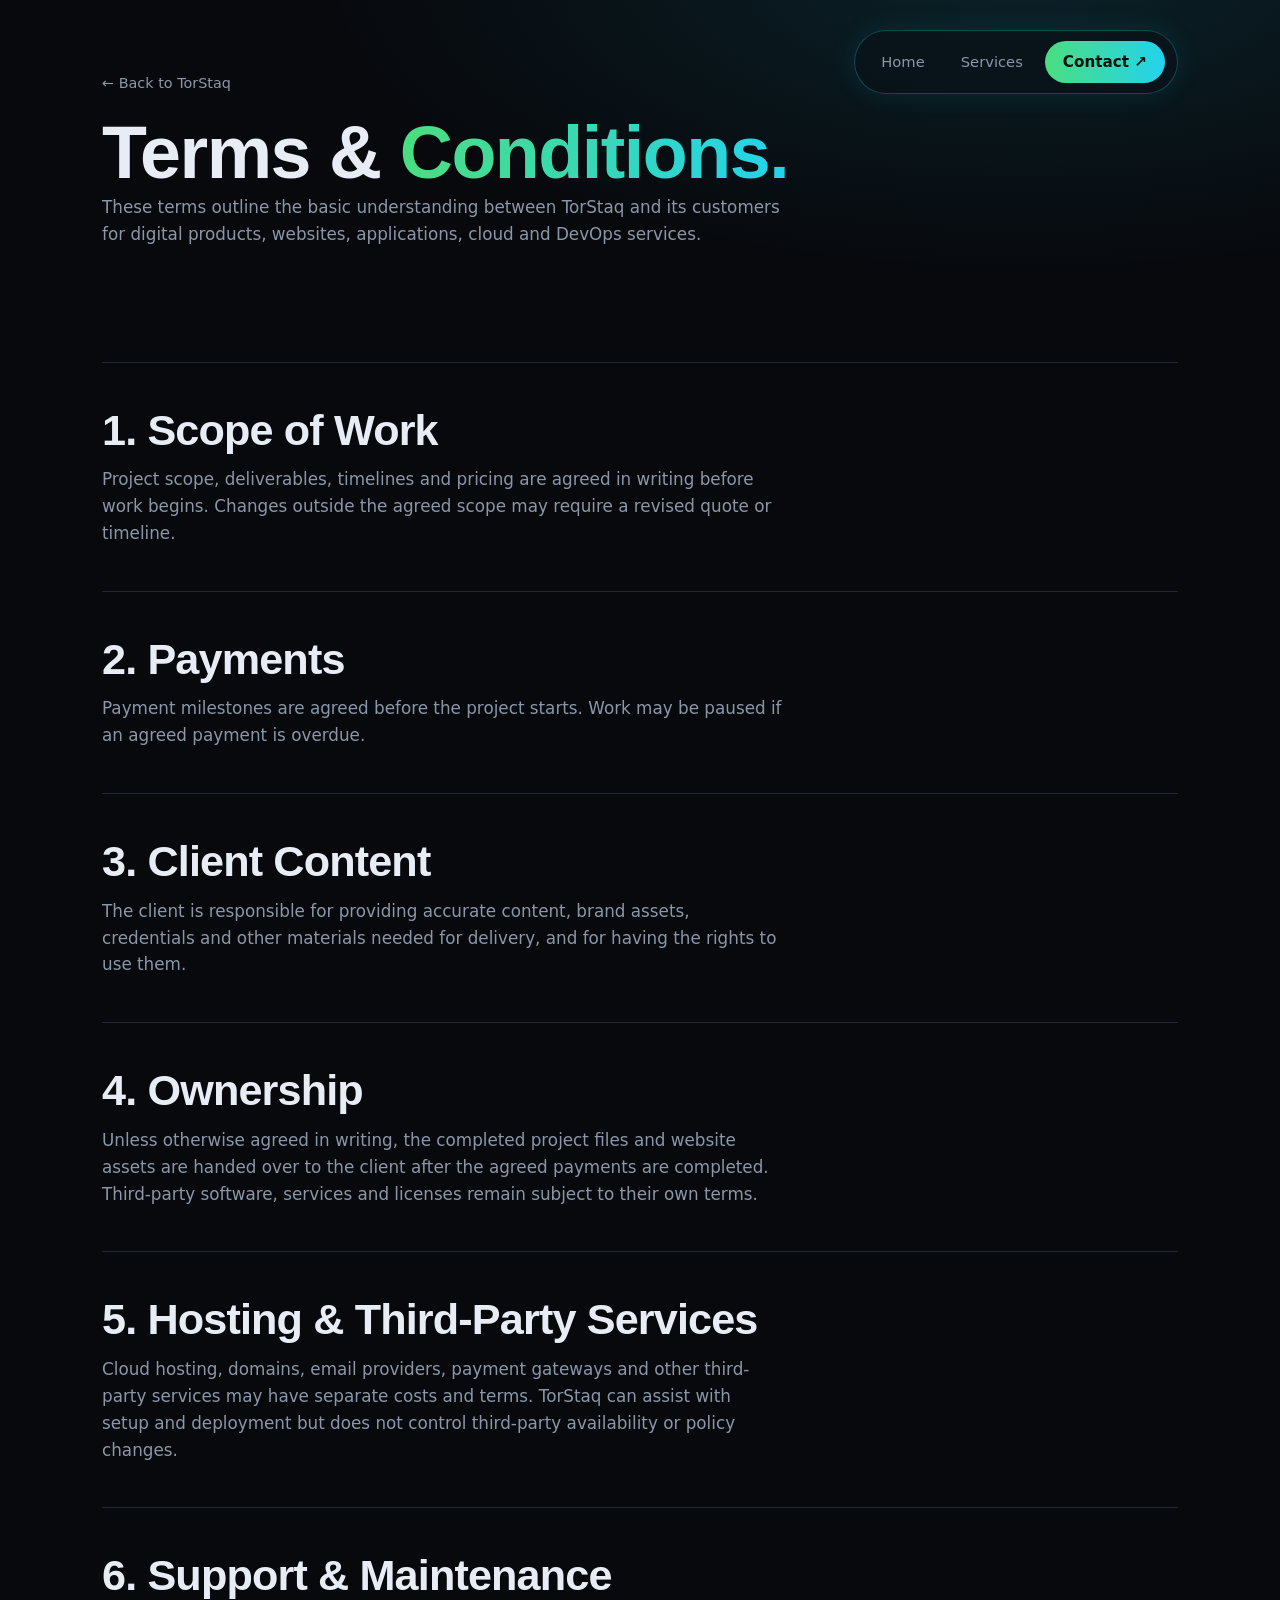
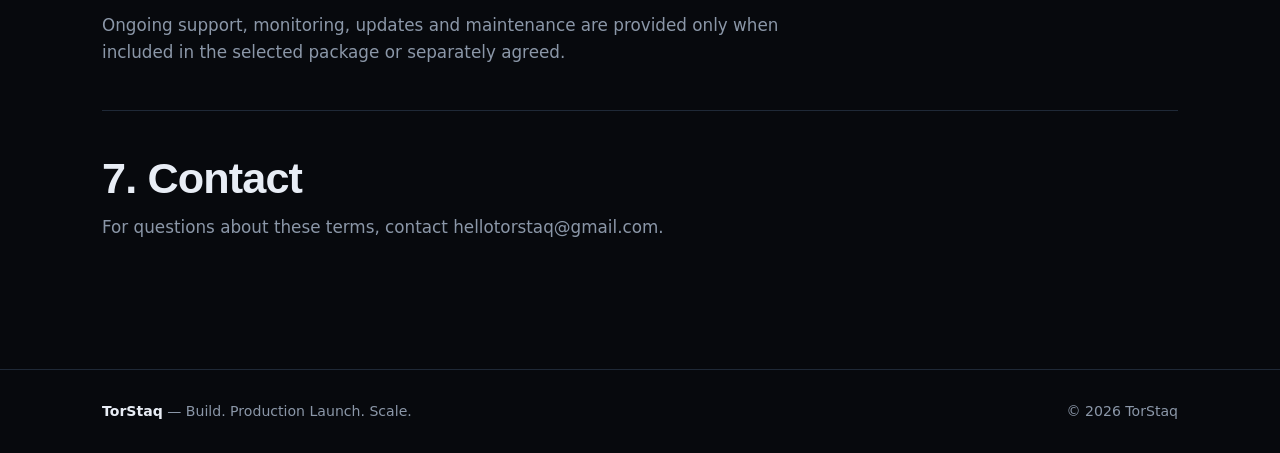
==== terms.html @ 6882de32 "Add Terms and Conditions page" ====
<!DOCTYPE html>
<html lang="en">
<head>
<meta charset="utf-8">
<meta name="viewport" content="width=device-width, initial-scale=1">
<title>Terms &amp; Conditions — TorStaq</title>
<meta name="description" content="Terms and Conditions for TorStaq services.">
<link rel="stylesheet" href="styles.css">
</head>
<body>
<nav><div class="wrap">
<a href="index.html" class="logo">Tor<b>Staq</b></a>
<div class="links"><a href="index.html">Home</a><a href="index.html#services">Services</a><a href="index.html#contact" class="btn p" style="padding:9px 18px">Contact ↗</a></div>
</div></nav>
<header class="phead"><div class="wrap">
<a class="back" href="index.html">← Back to TorStaq</a>
<h1>Terms &amp; <span class="grad">Conditions.</span></h1>
<p class="lead">These terms outline the basic understanding between TorStaq and its customers for digital products, websites, applications, cloud and DevOps services.</p>
</div></header>
<section><div class="wrap">
<div class="blk">
<h2>1. Scope of Work</h2>
<p class="lead">Project scope, deliverables, timelines and pricing are agreed in writing before work begins. Changes outside the agreed scope may require a revised quote or timeline.</p>
</div>
<div class="blk">
<h2>2. Payments</h2>
<p class="lead">Payment milestones are agreed before the project starts. Work may be paused if an agreed payment is overdue.</p>
</div>
<div class="blk">
<h2>3. Client Content</h2>
<p class="lead">The client is responsible for providing accurate content, brand assets, credentials and other materials needed for delivery, and for having the rights to use them.</p>
</div>
<div class="blk">
<h2>4. Ownership</h2>
<p class="lead">Unless otherwise agreed in writing, the completed project files and website assets are handed over to the client after the agreed payments are completed. Third-party software, services and licenses remain subject to their own terms.</p>
</div>
<div class="blk">
<h2>5. Hosting &amp; Third-Party Services</h2>
<p class="lead">Cloud hosting, domains, email providers, payment gateways and other third-party services may have separate costs and terms. TorStaq can assist with setup and deployment but does not control third-party availability or policy changes.</p>
</div>
<div class="blk">
<h2>6. Support &amp; Maintenance</h2>
<p class="lead">Ongoing support, monitoring, updates and maintenance are provided only when included in the selected package or separately agreed.</p>
</div>
<div class="blk">
<h2>7. Contact</h2>
<p class="lead">For questions about these terms, contact <a href="mailto:hellotorstaq@gmail.com">hellotorstaq@gmail.com</a>.</p>
</div>
</div></section>
<footer><div class="wrap"><span><b style="color:var(--tx)">TorStaq</b> — Build. Production Launch. Scale.</span><span>© 2026 TorStaq</span></div></footer>
</body>
</html>
---- styles.css ----
:root{--bg:#07090d;--bg2:#0d1118;--card:#111722;--line:#1f2937;--tx:#e8edf5;--mut:#8b97a8;--ac:#4ade80;--ac2:#22d3ee}
*{box-sizing:border-box;margin:0;padding:0}
html{scroll-behavior:smooth;scroll-padding-top:70px}
body{background:var(--bg);color:var(--tx);font:16px/1.6 Inter,system-ui,sans-serif;-webkit-font-smoothing:antialiased}
a{color:inherit;text-decoration:none}
.wrap{max-width:1120px;margin:0 auto;padding:0 22px}
h1,h2,h3{font-family:'Space Grotesk',Inter,sans-serif;line-height:1.1;letter-spacing:-.02em}
h1{font-size:clamp(2.4rem,6.5vw,4.6rem)}
h2{font-size:clamp(1.8rem,4vw,2.7rem);margin-bottom:12px}
h3{font-size:1.25rem;margin-bottom:8px}
.grad{background:linear-gradient(90deg,var(--ac),var(--ac2));-webkit-background-clip:text;background-clip:text;color:transparent}
nav{position:absolute;top:30px;left:0;width:100%;z-index:10;background:transparent;border:0}
nav .wrap{display:flex;justify-content:flex-end;height:auto}
nav .links{display:flex;gap:8px;align-items:center;font-size:.92rem;color:var(--mut);padding:10px 12px;background:rgba(10,18,24,.58);border:1px solid rgba(34,211,238,.28);border-radius:999px;backdrop-filter:blur(18px);box-shadow:0 0 28px rgba(34,211,238,.10)}
.logo{display:none}
.links a{padding:8px 14px;border-radius:999px}
.links a:hover{color:var(--tx);background:rgba(255,255,255,.06)}
.links .btn{padding:9px 18px!important}
.btn{display:inline-block;padding:12px 22px;border-radius:10px;font-weight:600;font-size:.95rem;border:1px solid var(--line);transition:.2s;cursor:pointer;background:none;color:var(--tx);font-family:inherit}
.btn.p{background:linear-gradient(90deg,var(--ac),var(--ac2));color:#04110a;border:0}
.btn:hover{transform:translateY(-2px);border-color:var(--ac)}
section{padding:84px 0}
.eyebrow{font:500 .78rem/1 Inter;letter-spacing:.14em;text-transform:uppercase;color:var(--ac);margin-bottom:14px;display:block}
.sub{color:var(--mut);max-width:620px;margin-bottom:38px}
.hero{padding:150px 0 70px;background:radial-gradient(800px 380px at 70% -10%,rgba(34,211,238,.13),transparent),radial-gradient(600px 320px at 10% 0,rgba(74,222,128,.10),transparent)}
.hero-layout{display:grid;grid-template-columns:minmax(280px,.72fr) minmax(0,1.28fr);gap:52px;align-items:center;min-height:430px}
.hero-logo{display:flex;align-items:center;justify-content:flex-start;padding-top:42px}
.hero-logo img{display:block;width:min(100%,330px);height:auto;object-fit:contain;mix-blend-mode:lighten}
.hero-copy{padding-top:34px}
.badge{display:inline-flex;gap:8px;align-items:center;border:1px solid var(--line);padding:6px 14px;border-radius:99px;font-size:.8rem;color:var(--mut);margin-bottom:24px}
.badge i{width:8px;height:8px;border-radius:50%;background:var(--ac);box-shadow:0 0 10px var(--ac)}
.hero p{font-size:1.15rem;color:var(--mut);max-width:620px;margin:22px 0 32px}
.cta{display:flex;gap:14px;flex-wrap:wrap}
.stats{display:grid;grid-template-columns:repeat(4,1fr);gap:16px;margin-top:36px;border:1px solid rgba(34,211,238,.18);padding:22px 26px;border-radius:28px;background:rgba(10,18,24,.42);backdrop-filter:blur(18px);box-shadow:0 12px 35px rgba(0,0,0,.18)}
.stats b{display:block;font:700 1.7rem 'Space Grotesk';color:var(--tx)}
.stats span{font-size:.85rem;color:var(--mut)}
.grid{display:grid;gap:18px}
.g4{grid-template-columns:repeat(4,1fr)}.g3{grid-template-columns:repeat(3,1fr)}.g2{grid-template-columns:repeat(2,1fr)}
.card{background:var(--card);border:1px solid var(--line);border-radius:16px;padding:26px;transition:.25s}
.card:hover{border-color:#2f3b4f;transform:translateY(-3px)}
.card p{color:var(--mut);font-size:.93rem}
.num{font:500 .8rem Inter;color:var(--ac);margin-bottom:14px;display:block}
.tags{display:flex;flex-wrap:wrap;gap:6px;margin-top:14px}
.tags span{font-size:.72rem;padding:3px 10px;border:1px solid var(--line);border-radius:99px;color:var(--mut)}
.alt{background:var(--bg2);border-block:1px solid var(--line)}
.work .thumb{height:150px;border-radius:10px;margin-bottom:18px;display:flex;align-items:center;justify-content:center;font:700 1.5rem 'Space Grotesk';color:rgba(255,255,255,.94);position:relative;overflow:hidden;background-size:cover;background-position:center}
.work .thumb::after{content:"";position:absolute;inset:0;background:linear-gradient(180deg,rgba(5,8,14,.05),rgba(5,8,14,.48))}
.t1{background-image:url("https://images.pexels.com/photos/29502362/pexels-photo-29502362.jpeg?auto=compress&cs=tinysrgb&w=1200")}
.t2{background-image:url("https://images.pexels.com/photos/23877500/pexels-photo-23877500.jpeg?auto=compress&cs=tinysrgb&w=1200")}
.t3{background-image:url("https://images.pexels.com/photos/5480781/pexels-photo-5480781.jpeg?auto=compress&cs=tinysrgb&w=1200")}
a.card{display:block}
.hp{position:absolute;left:-9999px;opacity:0;height:0}
#st{font-size:.92rem;min-height:1.4em}.ok{color:var(--ac)}.er{color:#f87171}
.phead{padding:70px 0 30px;background:radial-gradient(700px 300px at 80% -10%,rgba(34,211,238,.12),transparent)}
.back{color:var(--mut);font-size:.9rem;display:inline-block;margin-bottom:18px}.back:hover{color:var(--ac)}
.blk{padding:44px 0;border-top:1px solid var(--line)}
.blk .grid{margin-top:22px}
.lead{color:var(--mut);max-width:680px;font-size:1.05rem}
.stack{display:flex;flex-wrap:wrap;gap:8px;margin:20px 0}
.stack span{padding:6px 14px;border:1px solid var(--line);border-radius:99px;background:var(--card);font-size:.85rem}
.whyl{display:grid;grid-template-columns:1fr 1fr;gap:12px;margin-top:22px}
.whyl div{border:1px solid var(--line);border-radius:12px;padding:14px 18px;background:var(--card);font-weight:500}
.whyl span{color:var(--ac);margin-right:10px;font-size:.8rem}
.sm{padding:10px 18px;font-size:.88rem}
.work a.l{display:inline-block;margin-top:16px;color:var(--ac);font-weight:600;font-size:.9rem}
.price{font:700 2.2rem 'Space Grotesk';margin:10px 0 4px}.price small{font-size:.9rem;color:var(--mut);font-weight:500}
.time{font-size:.82rem;color:var(--ac2);margin-bottom:16px}
ul.ck{list-style:none;margin:16px 0 22px}
ul.ck li{padding-left:24px;position:relative;color:var(--mut);font-size:.92rem;margin-bottom:8px}
ul.ck li:before{content:"✓";position:absolute;left:0;color:var(--ac)}
.pop{border-color:var(--ac);position:relative}
.pop:before{content:"MOST POPULAR";position:absolute;top:-11px;left:24px;background:var(--ac);color:#04110a;font:700 .68rem Inter;padding:3px 10px;border-radius:99px;letter-spacing:.08em}
.steps .card{position:relative}
.steps .n{font:700 2.4rem 'Space Grotesk';color:#1f2937;margin-bottom:6px}
details{border:1px solid var(--line);border-radius:12px;padding:18px 22px;background:var(--card);margin-bottom:12px}
summary{cursor:pointer;font-weight:600;list-style:none}
summary::-webkit-details-marker{display:none}
summary::after{content:"+";float:right;color:var(--ac);font-size:1.2rem}
details[open] summary::after{content:"–"}
details p{color:var(--mut);margin-top:12px;font-size:.94rem}
form{display:grid;gap:14px}
.row{display:grid;grid-template-columns:1fr 1fr;gap:14px}
input,select,textarea{width:100%;background:var(--bg);border:1px solid var(--line);color:var(--tx);border-radius:10px;padding:13px 14px;font:inherit}
input::placeholder,textarea::placeholder{color:#718096}
input:focus,select:focus,textarea:focus{outline:0;border-color:var(--ac)}
textarea{min-height:120px;resize:vertical}
.ct{display:flex;flex-direction:column;gap:14px;color:var(--mut);font-size:.95rem}
.ct a{color:var(--tx);font-weight:500}.ct a:hover{color:var(--ac)}
footer{border-top:1px solid var(--line);padding:30px 0;color:var(--mut);font-size:.88rem}
footer .wrap{display:flex;justify-content:space-between;flex-wrap:wrap;gap:12px}
.wa{position:fixed;right:18px;bottom:18px;z-index:20;background:#25d366;color:#04110a;font-weight:700;padding:13px 18px;border-radius:99px;box-shadow:0 8px 24px rgba(0,0,0,.4);font-size:.9rem}
@media(max-width:900px){.g4,.g3{grid-template-columns:repeat(2,1fr)}.stats{grid-template-columns:repeat(2,1fr)}.hero-layout{grid-template-columns:1fr;gap:18px}.hero-logo{justify-content:flex-start;padding-top:20px}.hero-logo img{width:300px}.hero-copy{padding-top:0}}
@media(max-width:640px){nav{top:14px}nav .wrap{padding:0 14px}nav .links{width:100%;justify-content:center;gap:2px;padding:8px}.links a{padding:7px 8px;font-size:.78rem}.links .btn{padding:8px 11px!important}.g4,.g3,.g2,.row{grid-template-columns:1fr}section{padding:60px 0}.hero{padding:120px 0 50px}.hero-layout{gap:8px}.hero-logo{padding-top:20px}.hero-logo img{width:245px}.hero-copy h1{font-size:clamp(2.4rem,12vw,4rem)}.stats{margin-top:40px;padding:18px;border-radius:22px}}
@media(prefers-reduced-motion:reduce){*{transition:none!important;scroll-behavior:auto!important}}
.ticker{border-block:1px solid var(--line);background:var(--bg2);padding:14px 0;overflow:hidden;white-space:nowrap}
.ticker .wrap{display:flex;gap:34px;justify-content:center;flex-wrap:wrap;font:500 .78rem Inter;letter-spacing:.16em;color:var(--mut)}
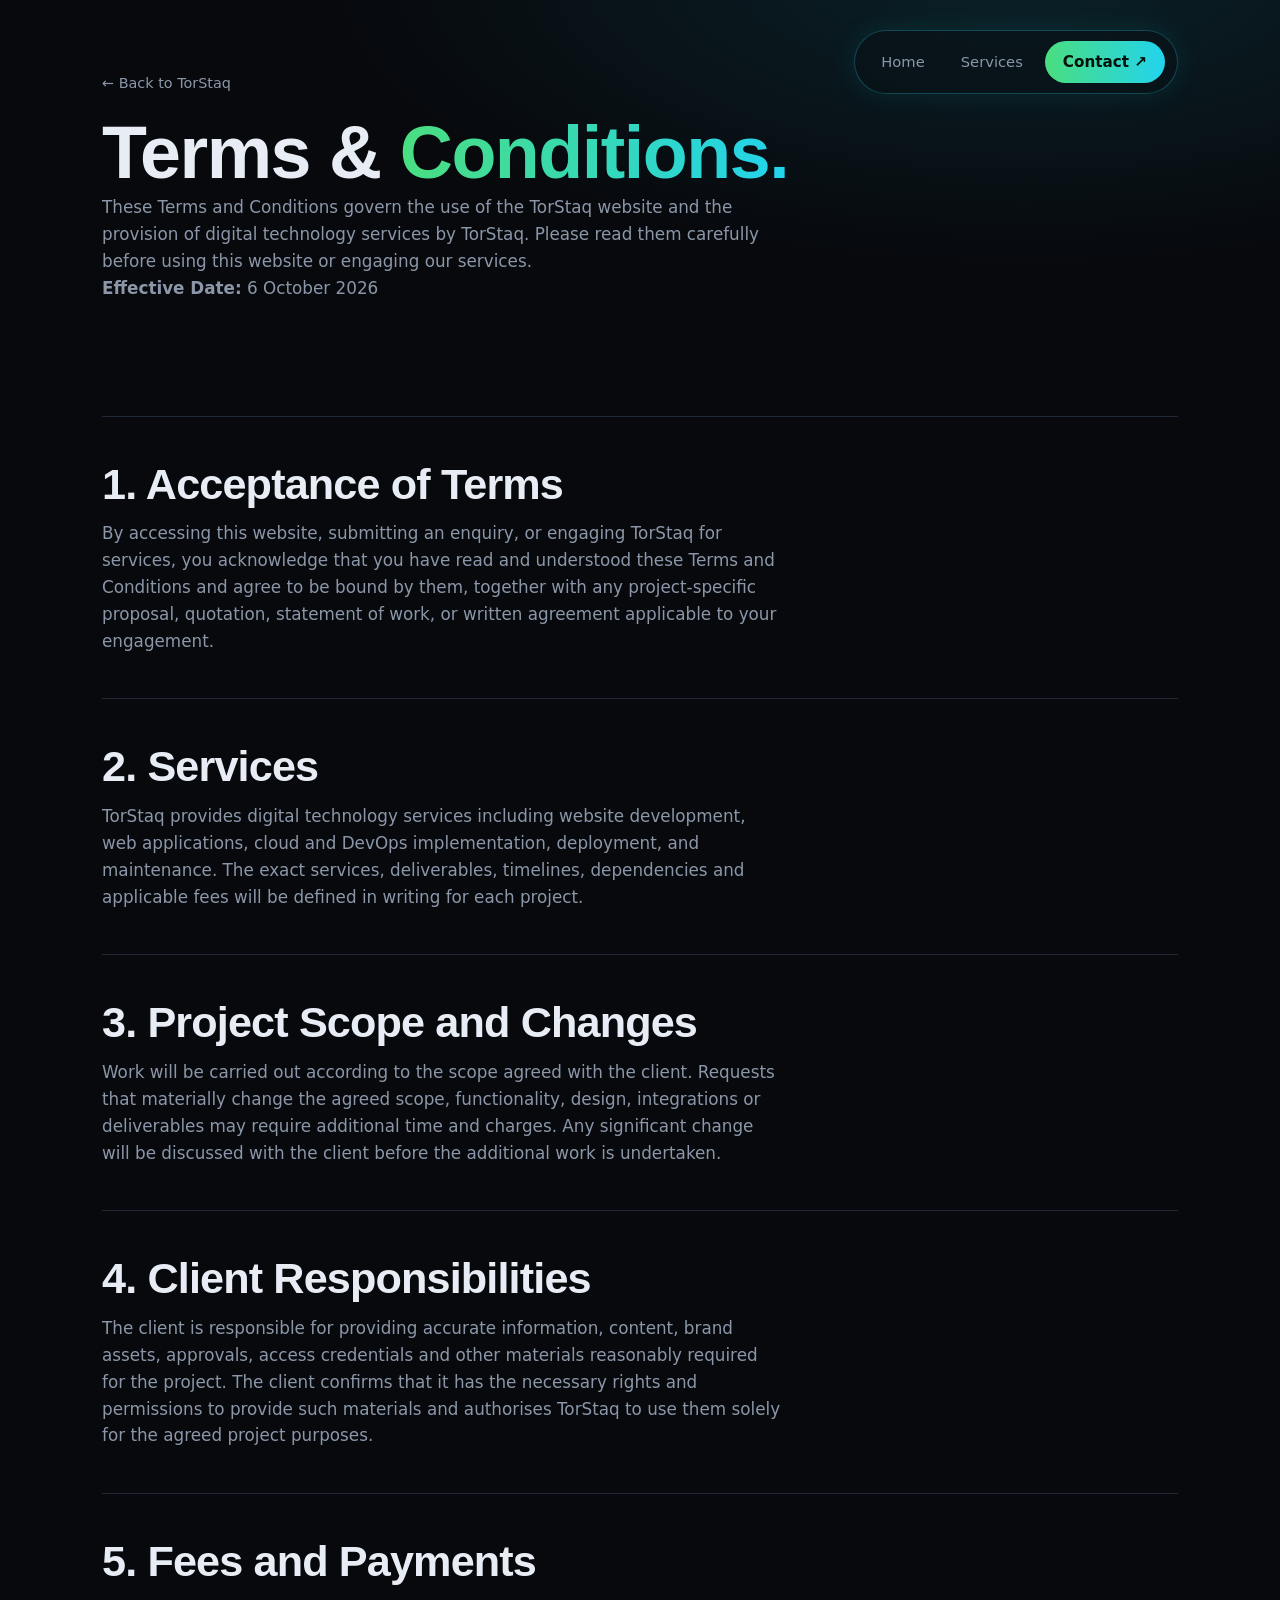
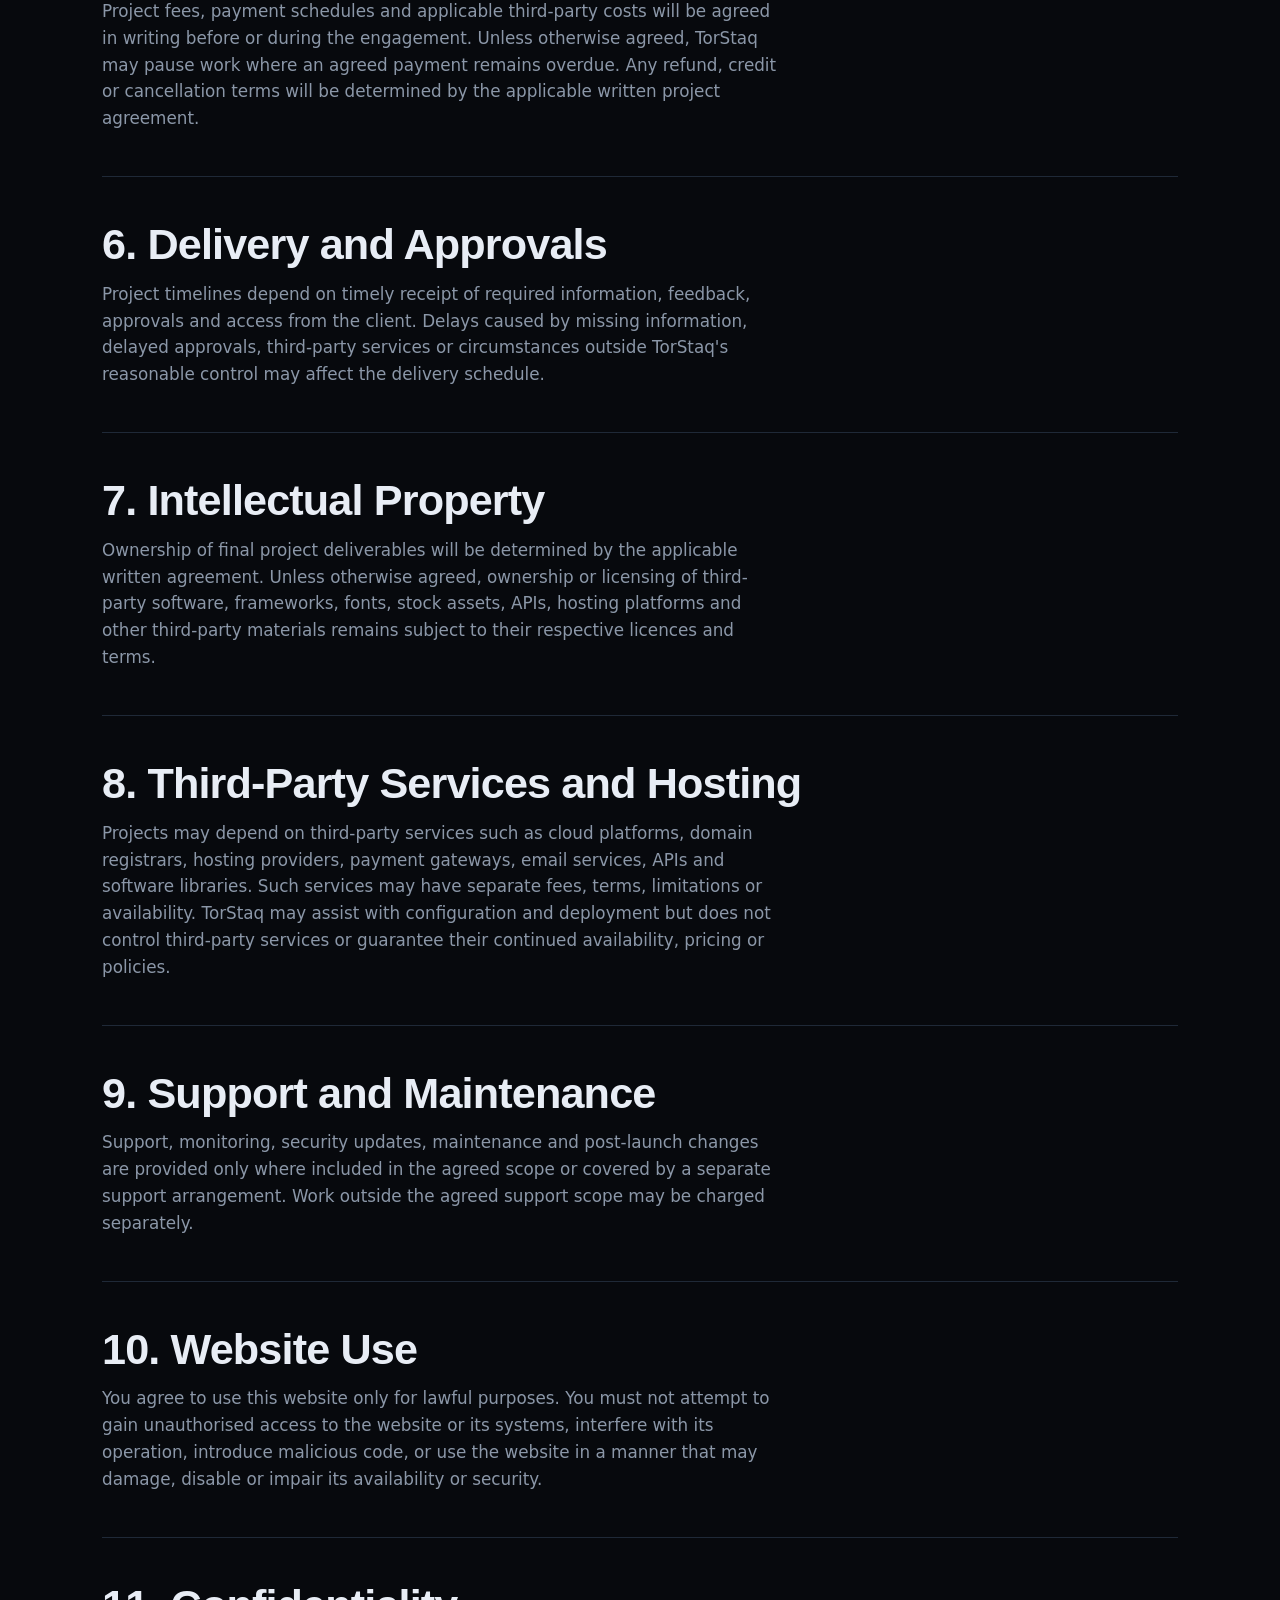
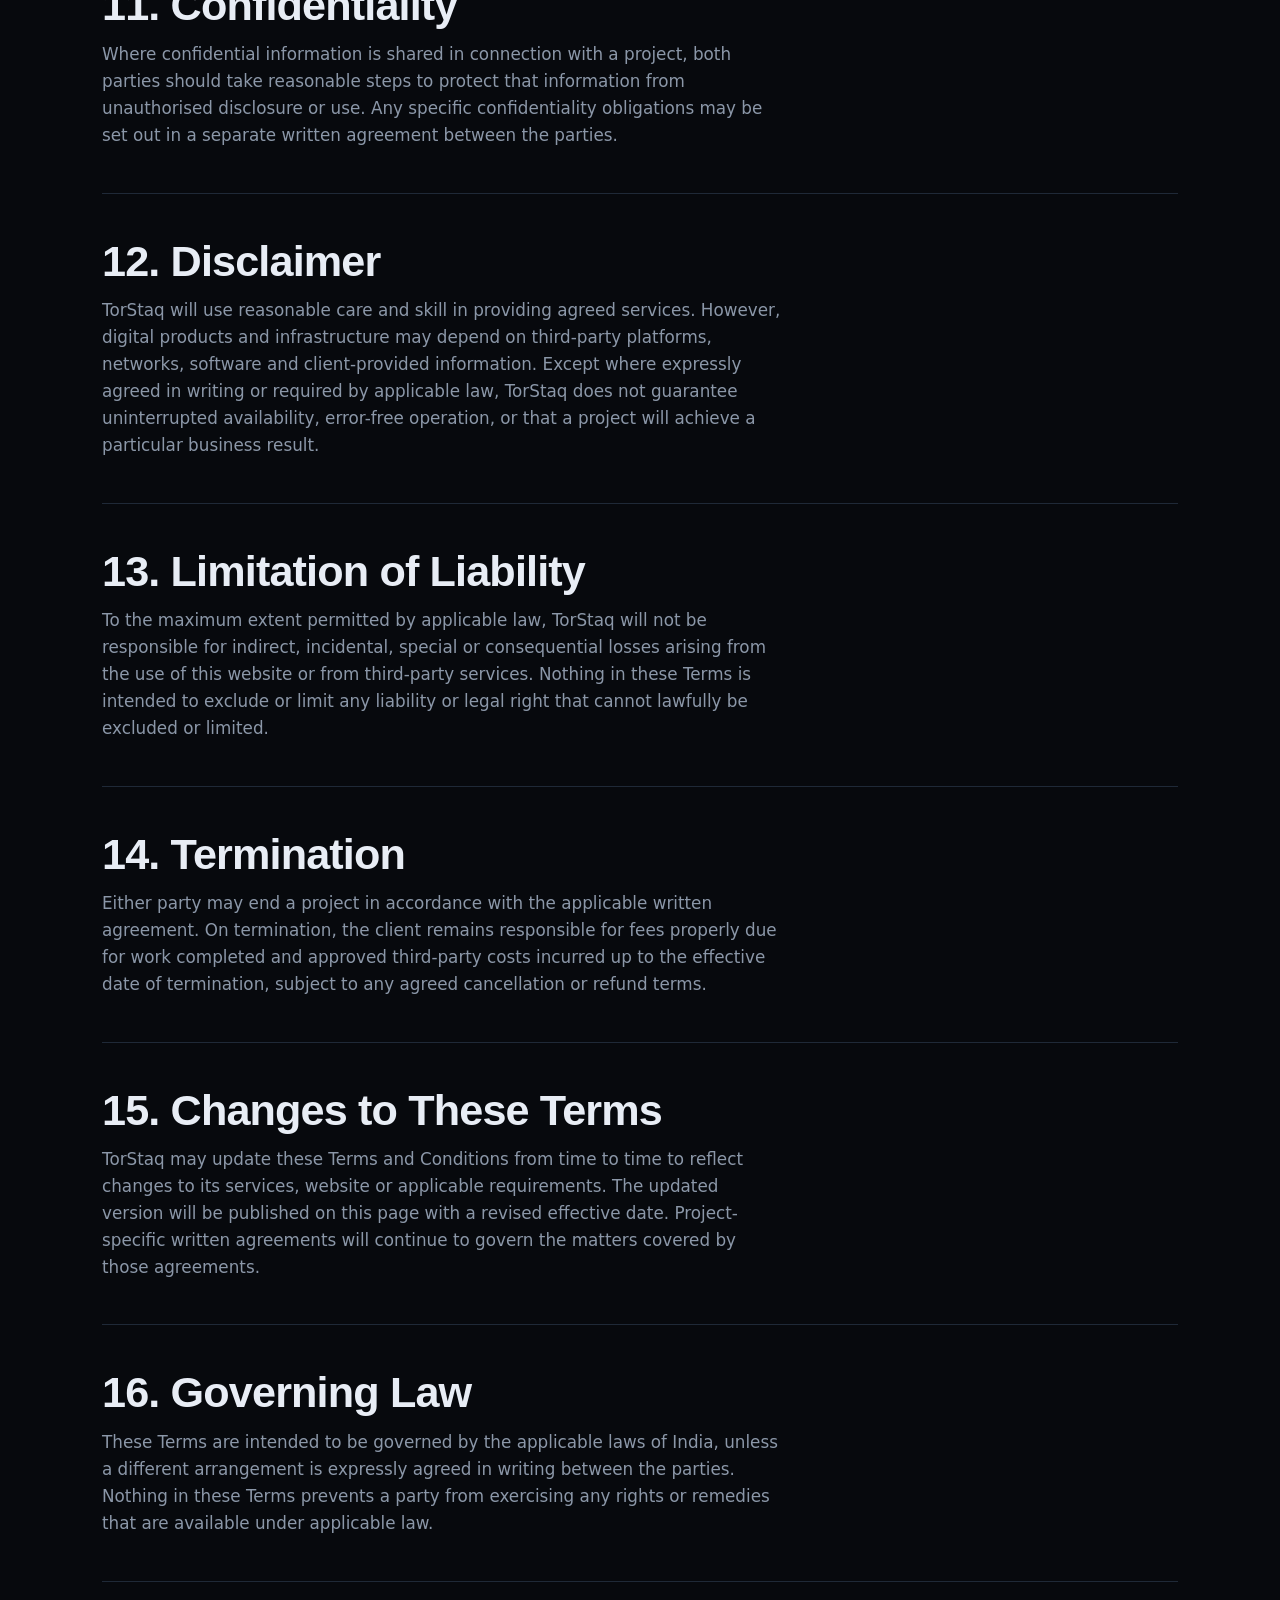
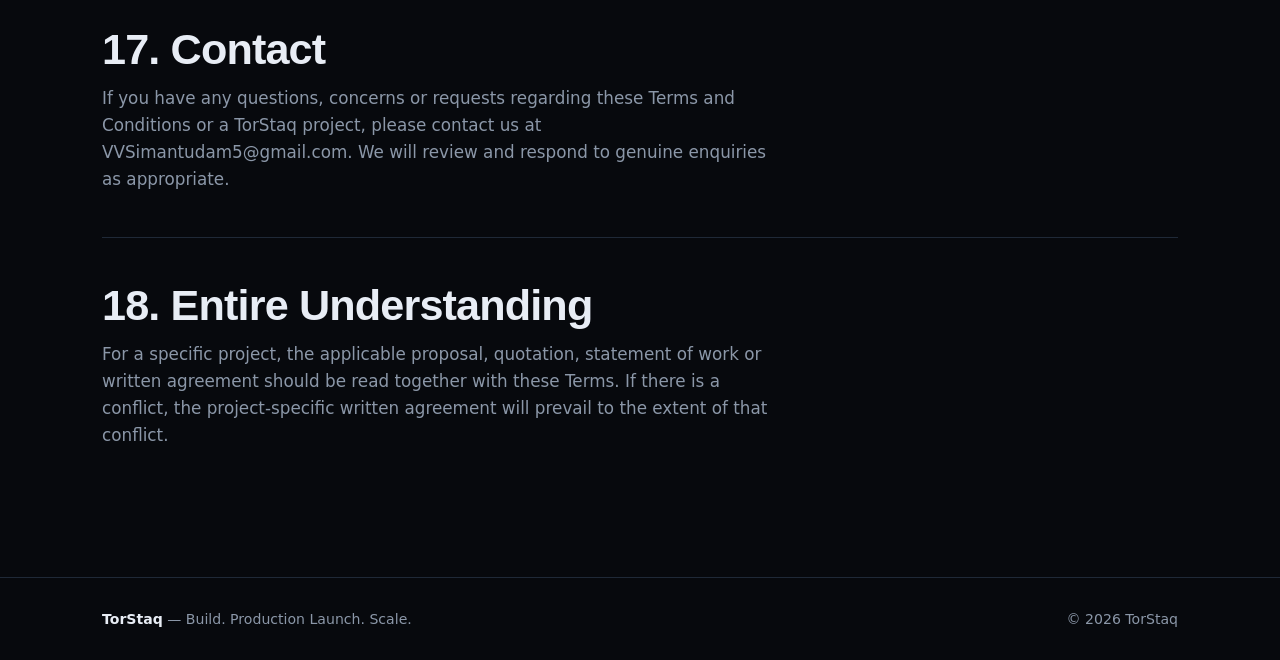
==== commit 724e2843: "Make Terms and Conditions more professional" ====
--- a/terms.html
+++ b/terms.html
@@ -4,7 +4,7 @@
 <meta charset="utf-8">
 <meta name="viewport" content="width=device-width, initial-scale=1">
 <title>Terms &amp; Conditions — TorStaq</title>
-<meta name="description" content="Terms and Conditions for TorStaq services.">
+<meta name="description" content="Terms and Conditions governing the use of the TorStaq website and the provision of digital technology services.">
 <link rel="stylesheet" href="styles.css">
 </head>
 <body>
@@ -12,41 +12,108 @@
 <a href="index.html" class="logo">Tor<b>Staq</b></a>
 <div class="links"><a href="index.html">Home</a><a href="index.html#services">Services</a><a href="index.html#contact" class="btn p" style="padding:9px 18px">Contact ↗</a></div>
 </div></nav>
+
 <header class="phead"><div class="wrap">
 <a class="back" href="index.html">← Back to TorStaq</a>
 <h1>Terms &amp; <span class="grad">Conditions.</span></h1>
-<p class="lead">These terms outline the basic understanding between TorStaq and its customers for digital products, websites, applications, cloud and DevOps services.</p>
+<p class="lead">These Terms and Conditions govern the use of the TorStaq website and the provision of digital technology services by TorStaq. Please read them carefully before using this website or engaging our services.</p>
+<p class="lead"><strong>Effective Date:</strong> 6 October 2026</p>
 </div></header>
+
 <section><div class="wrap">
+
 <div class="blk">
-<h2>1. Scope of Work</h2>
-<p class="lead">Project scope, deliverables, timelines and pricing are agreed in writing before work begins. Changes outside the agreed scope may require a revised quote or timeline.</p>
+<h2>1. Acceptance of Terms</h2>
+<p class="lead">By accessing this website, submitting an enquiry, or engaging TorStaq for services, you acknowledge that you have read and understood these Terms and Conditions and agree to be bound by them, together with any project-specific proposal, quotation, statement of work, or written agreement applicable to your engagement.</p>
 </div>
+
 <div class="blk">
-<h2>2. Payments</h2>
-<p class="lead">Payment milestones are agreed before the project starts. Work may be paused if an agreed payment is overdue.</p>
+<h2>2. Services</h2>
+<p class="lead">TorStaq provides digital technology services including website development, web applications, cloud and DevOps implementation, deployment, and maintenance. The exact services, deliverables, timelines, dependencies and applicable fees will be defined in writing for each project.</p>
 </div>
+
 <div class="blk">
-<h2>3. Client Content</h2>
-<p class="lead">The client is responsible for providing accurate content, brand assets, credentials and other materials needed for delivery, and for having the rights to use them.</p>
+<h2>3. Project Scope and Changes</h2>
+<p class="lead">Work will be carried out according to the scope agreed with the client. Requests that materially change the agreed scope, functionality, design, integrations or deliverables may require additional time and charges. Any significant change will be discussed with the client before the additional work is undertaken.</p>
 </div>
+
 <div class="blk">
-<h2>4. Ownership</h2>
-<p class="lead">Unless otherwise agreed in writing, the completed project files and website assets are handed over to the client after the agreed payments are completed. Third-party software, services and licenses remain subject to their own terms.</p>
+<h2>4. Client Responsibilities</h2>
+<p class="lead">The client is responsible for providing accurate information, content, brand assets, approvals, access credentials and other materials reasonably required for the project. The client confirms that it has the necessary rights and permissions to provide such materials and authorises TorStaq to use them solely for the agreed project purposes.</p>
 </div>
+
 <div class="blk">
-<h2>5. Hosting &amp; Third-Party Services</h2>
-<p class="lead">Cloud hosting, domains, email providers, payment gateways and other third-party services may have separate costs and terms. TorStaq can assist with setup and deployment but does not control third-party availability or policy changes.</p>
+<h2>5. Fees and Payments</h2>
+<p class="lead">Project fees, payment schedules and applicable third-party costs will be agreed in writing before or during the engagement. Unless otherwise agreed, TorStaq may pause work where an agreed payment remains overdue. Any refund, credit or cancellation terms will be determined by the applicable written project agreement.</p>
 </div>
+
 <div class="blk">
-<h2>6. Support &amp; Maintenance</h2>
-<p class="lead">Ongoing support, monitoring, updates and maintenance are provided only when included in the selected package or separately agreed.</p>
+<h2>6. Delivery and Approvals</h2>
+<p class="lead">Project timelines depend on timely receipt of required information, feedback, approvals and access from the client. Delays caused by missing information, delayed approvals, third-party services or circumstances outside TorStaq's reasonable control may affect the delivery schedule.</p>
 </div>
+
 <div class="blk">
-<h2>7. Contact</h2>
-<p class="lead">For questions about these terms, contact <a href="mailto:hellotorstaq@gmail.com">hellotorstaq@gmail.com</a>.</p>
+<h2>7. Intellectual Property</h2>
+<p class="lead">Ownership of final project deliverables will be determined by the applicable written agreement. Unless otherwise agreed, ownership or licensing of third-party software, frameworks, fonts, stock assets, APIs, hosting platforms and other third-party materials remains subject to their respective licences and terms.</p>
 </div>
+
+<div class="blk">
+<h2>8. Third-Party Services and Hosting</h2>
+<p class="lead">Projects may depend on third-party services such as cloud platforms, domain registrars, hosting providers, payment gateways, email services, APIs and software libraries. Such services may have separate fees, terms, limitations or availability. TorStaq may assist with configuration and deployment but does not control third-party services or guarantee their continued availability, pricing or policies.</p>
+</div>
+
+<div class="blk">
+<h2>9. Support and Maintenance</h2>
+<p class="lead">Support, monitoring, security updates, maintenance and post-launch changes are provided only where included in the agreed scope or covered by a separate support arrangement. Work outside the agreed support scope may be charged separately.</p>
+</div>
+
+<div class="blk">
+<h2>10. Website Use</h2>
+<p class="lead">You agree to use this website only for lawful purposes. You must not attempt to gain unauthorised access to the website or its systems, interfere with its operation, introduce malicious code, or use the website in a manner that may damage, disable or impair its availability or security.</p>
+</div>
+
+<div class="blk">
+<h2>11. Confidentiality</h2>
+<p class="lead">Where confidential information is shared in connection with a project, both parties should take reasonable steps to protect that information from unauthorised disclosure or use. Any specific confidentiality obligations may be set out in a separate written agreement between the parties.</p>
+</div>
+
+<div class="blk">
+<h2>12. Disclaimer</h2>
+<p class="lead">TorStaq will use reasonable care and skill in providing agreed services. However, digital products and infrastructure may depend on third-party platforms, networks, software and client-provided information. Except where expressly agreed in writing or required by applicable law, TorStaq does not guarantee uninterrupted availability, error-free operation, or that a project will achieve a particular business result.</p>
+</div>
+
+<div class="blk">
+<h2>13. Limitation of Liability</h2>
+<p class="lead">To the maximum extent permitted by applicable law, TorStaq will not be responsible for indirect, incidental, special or consequential losses arising from the use of this website or from third-party services. Nothing in these Terms is intended to exclude or limit any liability or legal right that cannot lawfully be excluded or limited.</p>
+</div>
+
+<div class="blk">
+<h2>14. Termination</h2>
+<p class="lead">Either party may end a project in accordance with the applicable written agreement. On termination, the client remains responsible for fees properly due for work completed and approved third-party costs incurred up to the effective date of termination, subject to any agreed cancellation or refund terms.</p>
+</div>
+
+<div class="blk">
+<h2>15. Changes to These Terms</h2>
+<p class="lead">TorStaq may update these Terms and Conditions from time to time to reflect changes to its services, website or applicable requirements. The updated version will be published on this page with a revised effective date. Project-specific written agreements will continue to govern the matters covered by those agreements.</p>
+</div>
+
+<div class="blk">
+<h2>16. Governing Law</h2>
+<p class="lead">These Terms are intended to be governed by the applicable laws of India, unless a different arrangement is expressly agreed in writing between the parties. Nothing in these Terms prevents a party from exercising any rights or remedies that are available under applicable law.</p>
+</div>
+
+<div class="blk">
+<h2>17. Contact</h2>
+<p class="lead">If you have any questions, concerns or requests regarding these Terms and Conditions or a TorStaq project, please contact us at <a href="mailto:VVSimantudam5@gmail.com">VVSimantudam5@gmail.com</a>. We will review and respond to genuine enquiries as appropriate.</p>
+</div>
+
+<div class="blk">
+<h2>18. Entire Understanding</h2>
+<p class="lead">For a specific project, the applicable proposal, quotation, statement of work or written agreement should be read together with these Terms. If there is a conflict, the project-specific written agreement will prevail to the extent of that conflict.</p>
+</div>
+
 </div></section>
+
 <footer><div class="wrap"><span><b style="color:var(--tx)">TorStaq</b> — Build. Production Launch. Scale.</span><span>© 2026 TorStaq</span></div></footer>
 </body>
 </html>
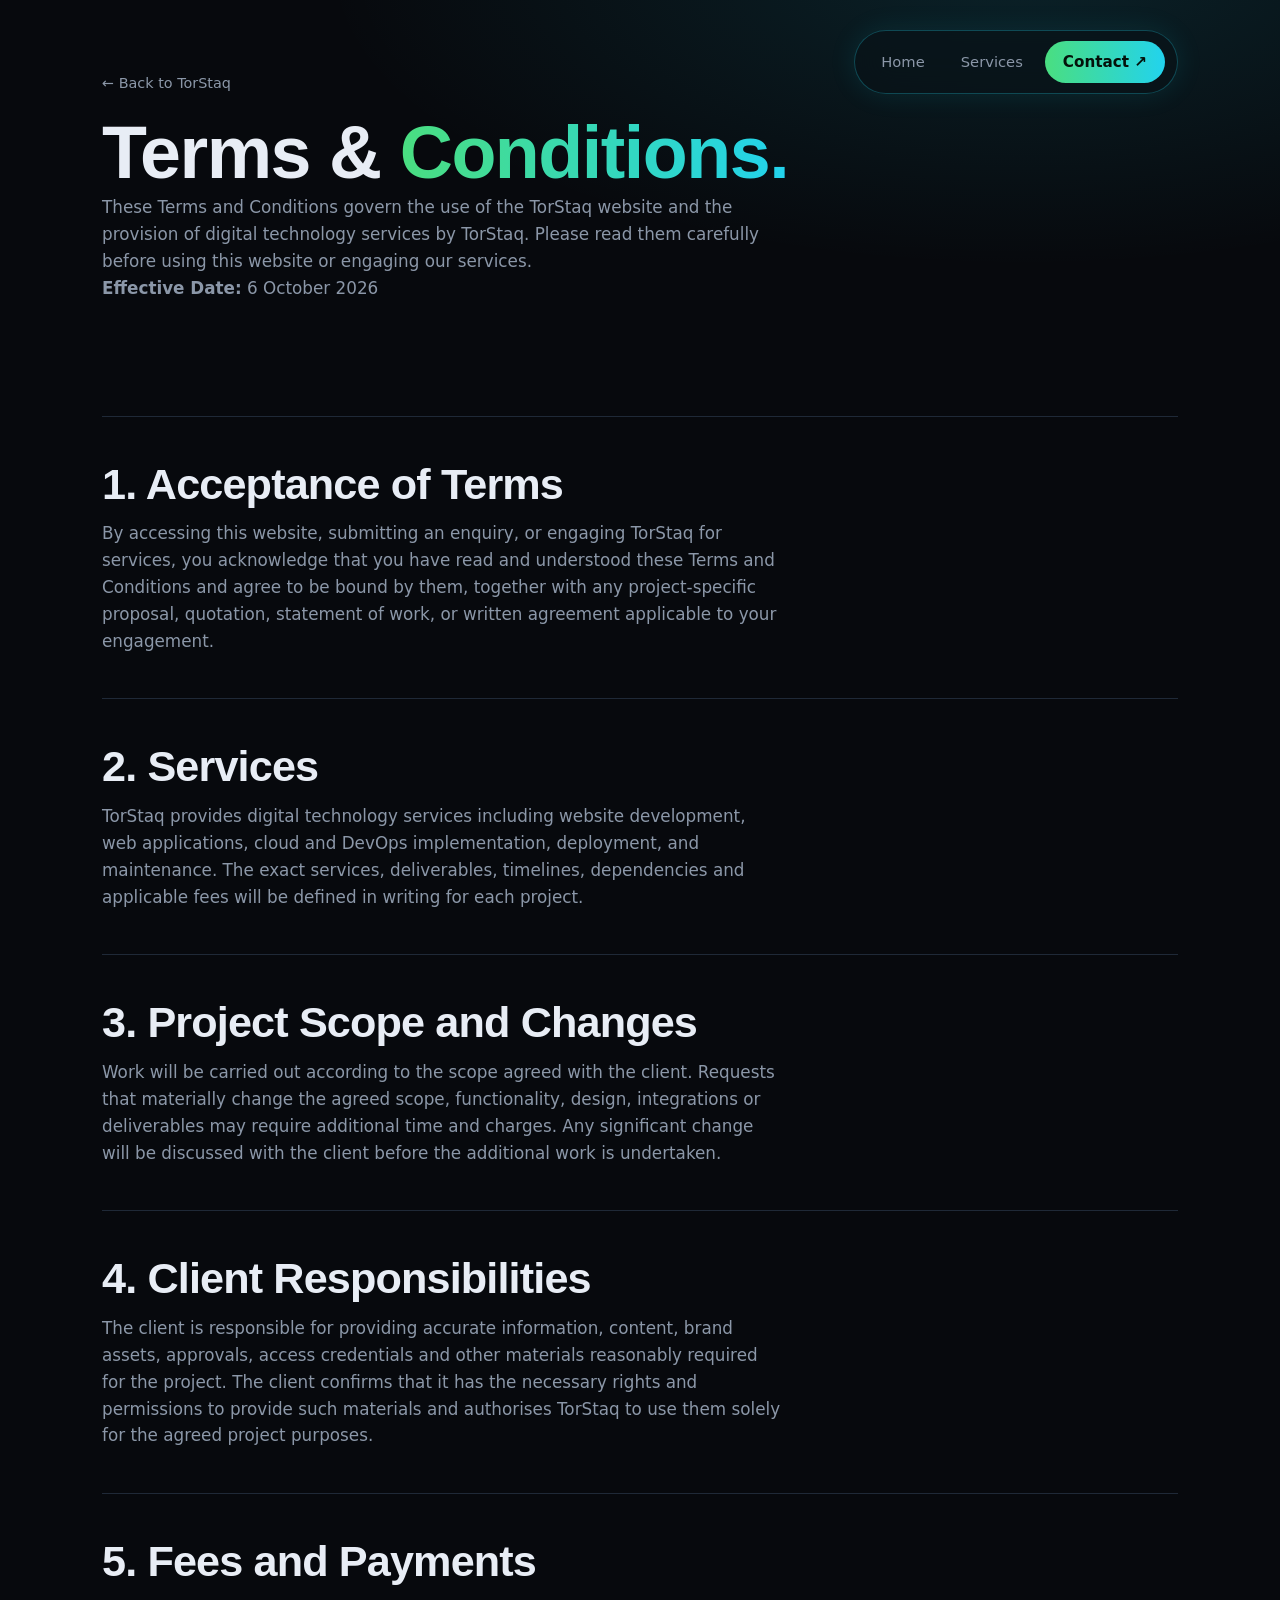
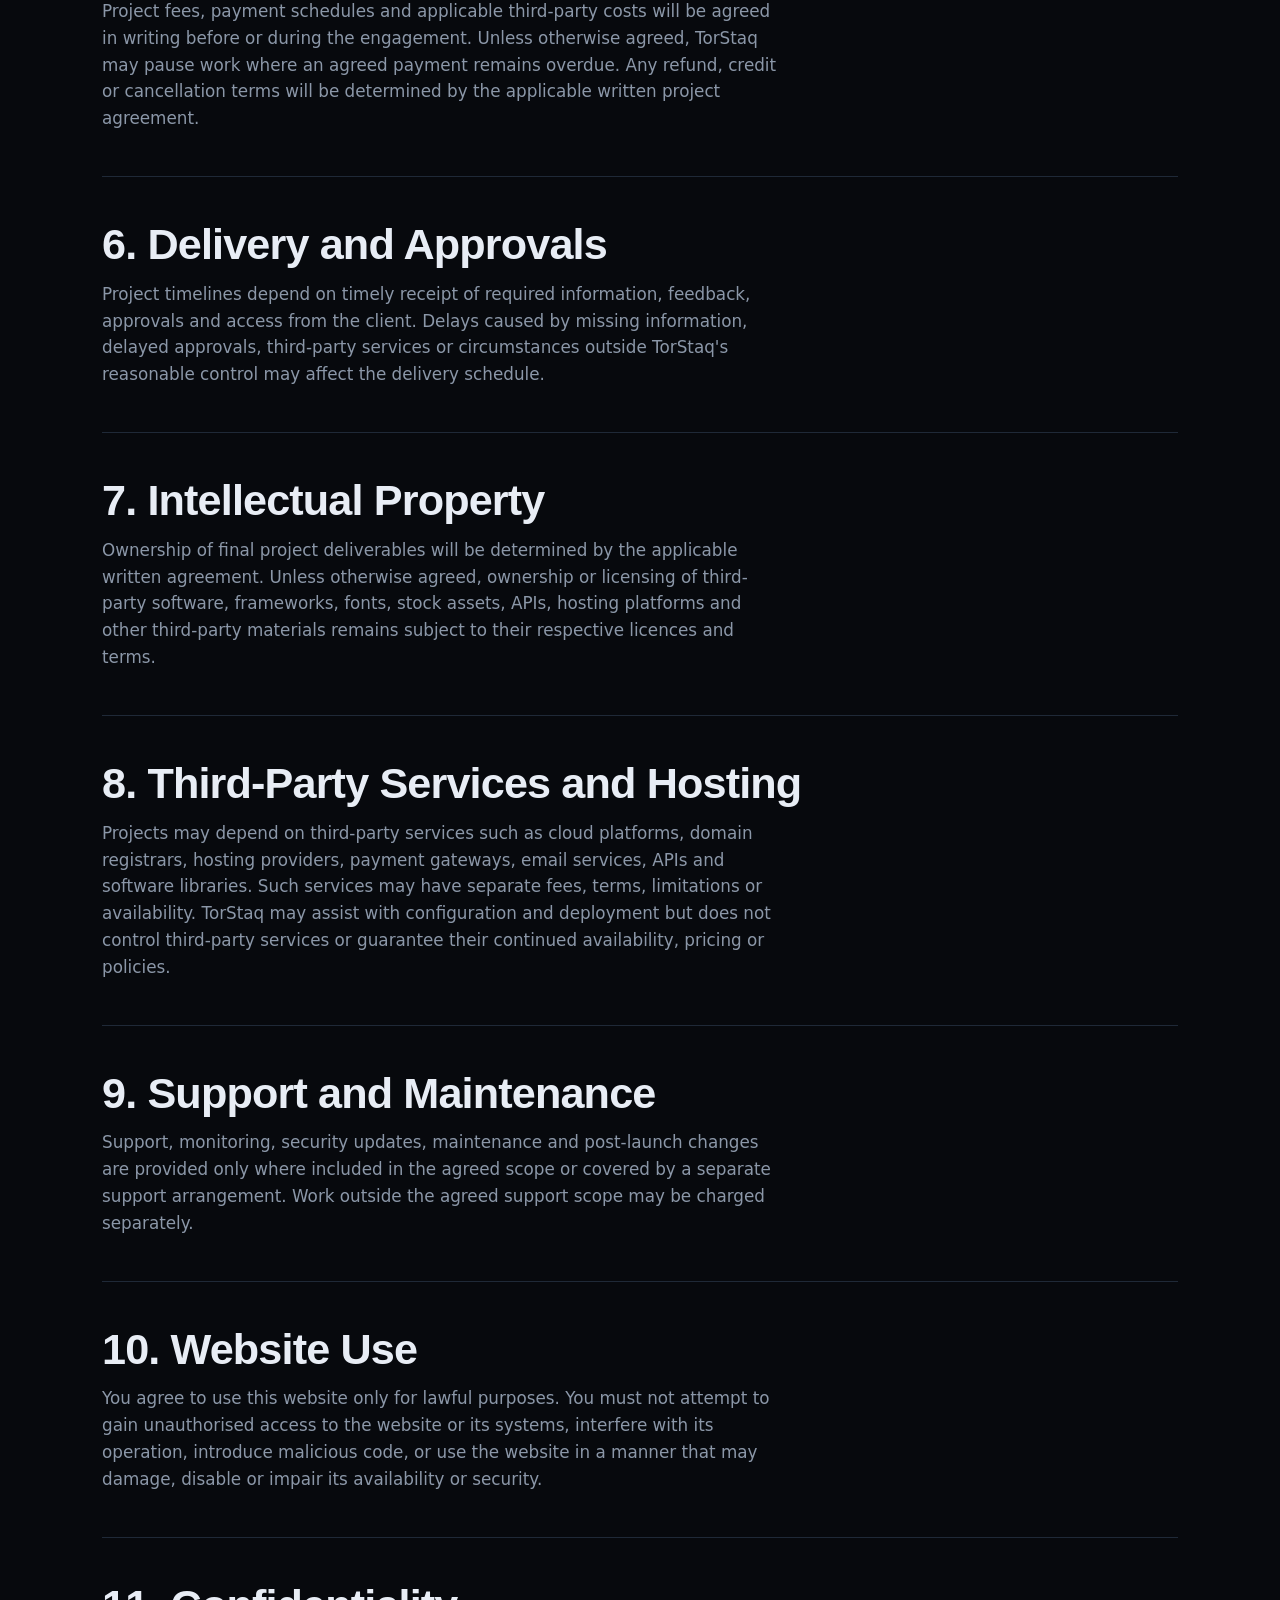
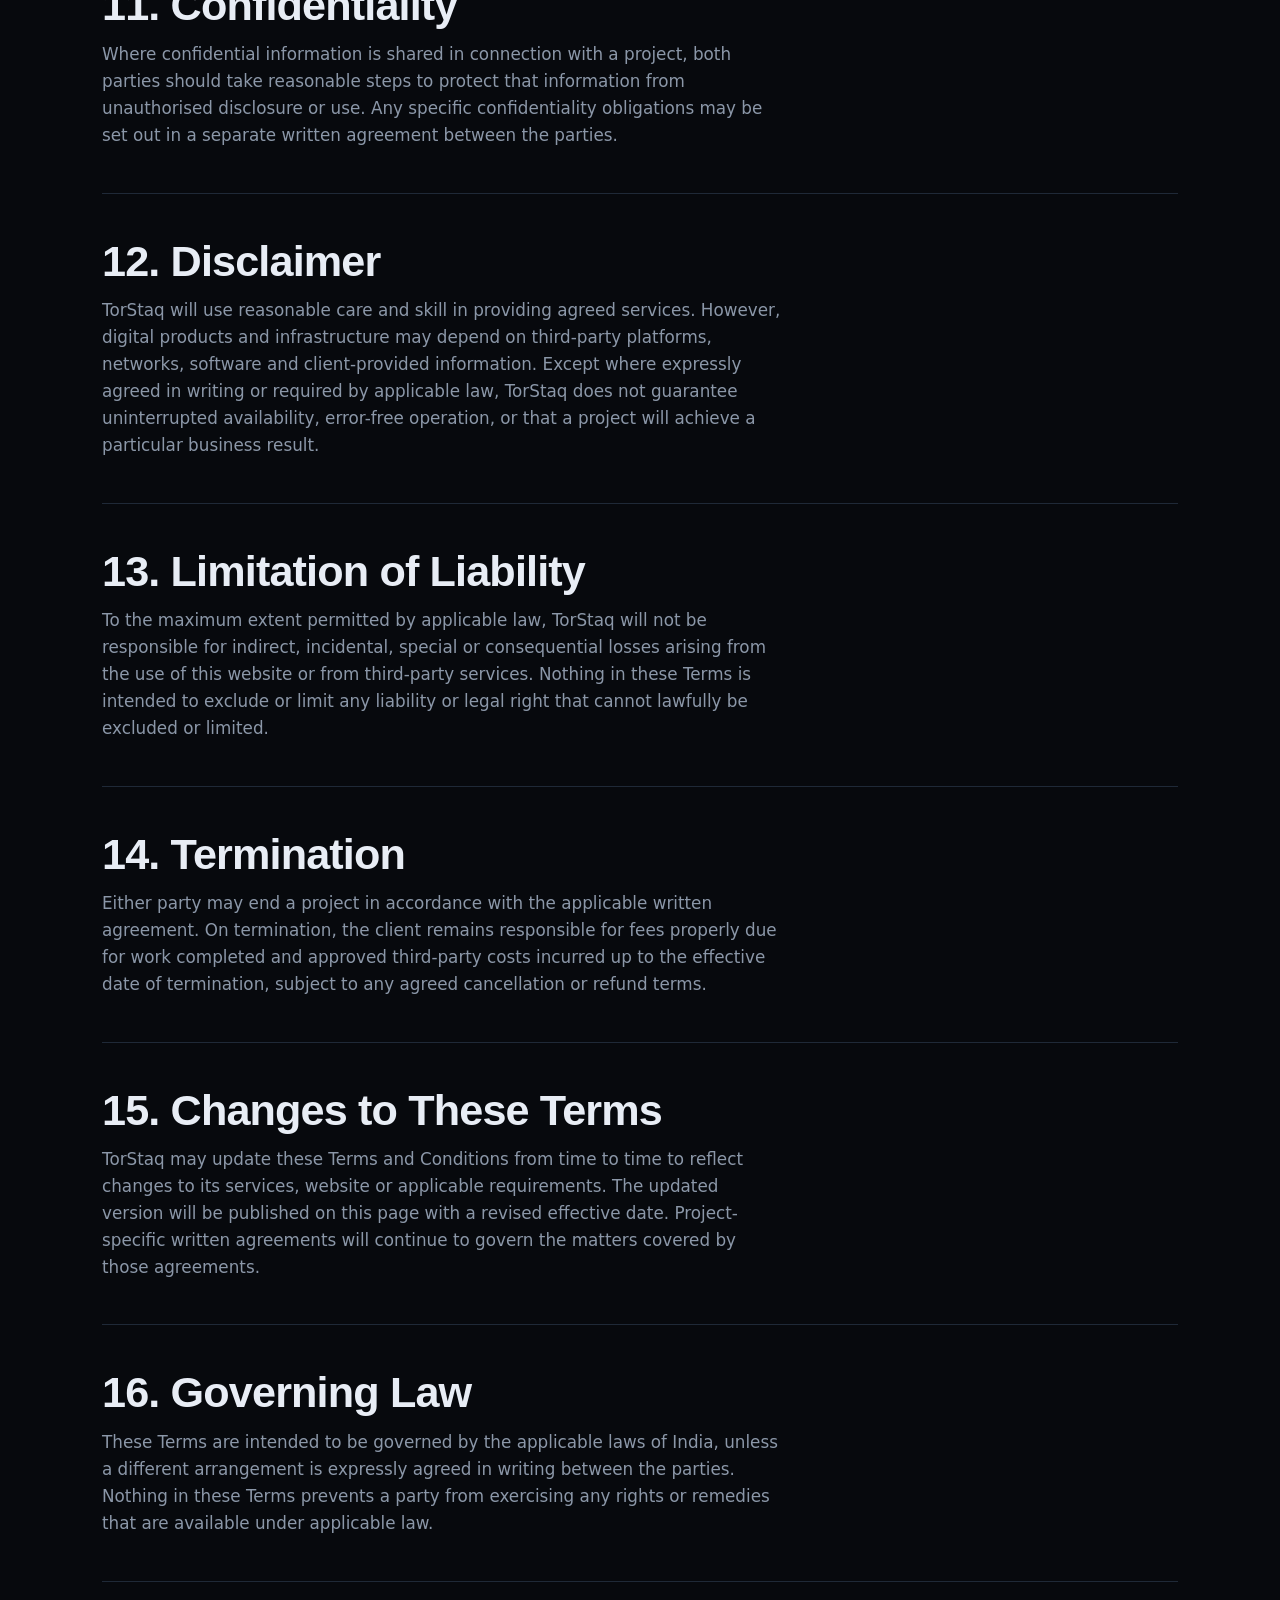
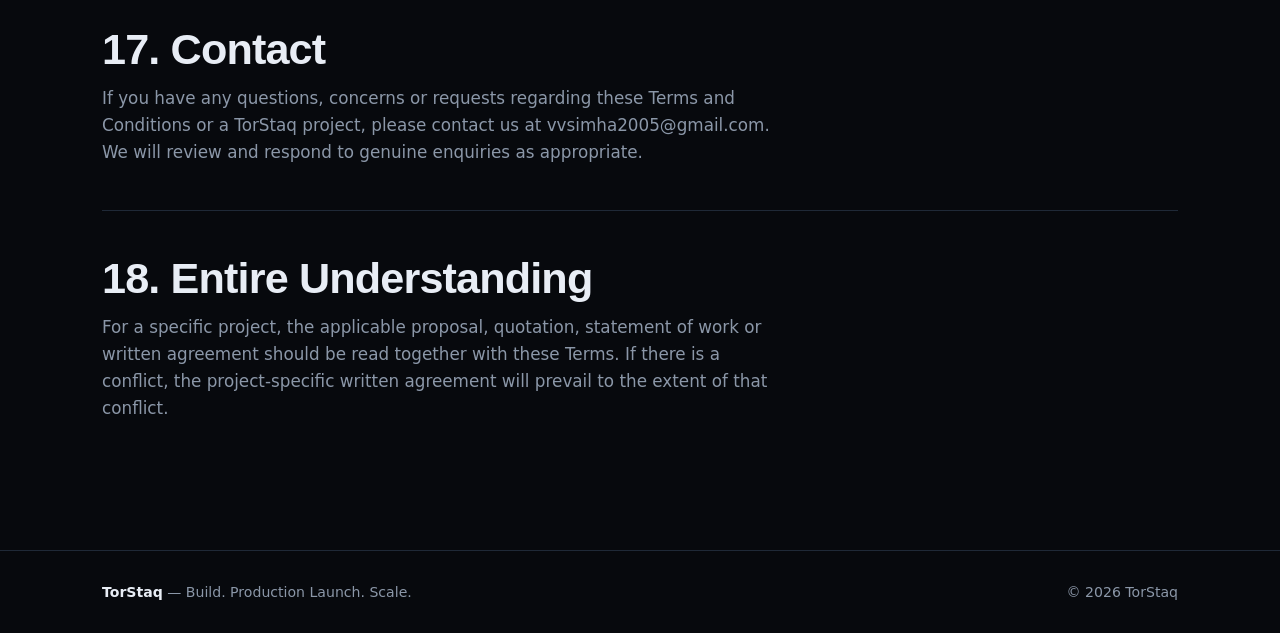
==== commit a01ad7c7: "Correct Terms contact email" ====
--- a/terms.html
+++ b/terms.html
@@ -104,7 +104,7 @@
 
 <div class="blk">
 <h2>17. Contact</h2>
-<p class="lead">If you have any questions, concerns or requests regarding these Terms and Conditions or a TorStaq project, please contact us at <a href="mailto:VVSimantudam5@gmail.com">VVSimantudam5@gmail.com</a>. We will review and respond to genuine enquiries as appropriate.</p>
+<p class="lead">If you have any questions, concerns or requests regarding these Terms and Conditions or a TorStaq project, please contact us at <a href="mailto:vvsimha2005@gmail.com">vvsimha2005@gmail.com</a>. We will review and respond to genuine enquiries as appropriate.</p>
 </div>
 
 <div class="blk">
